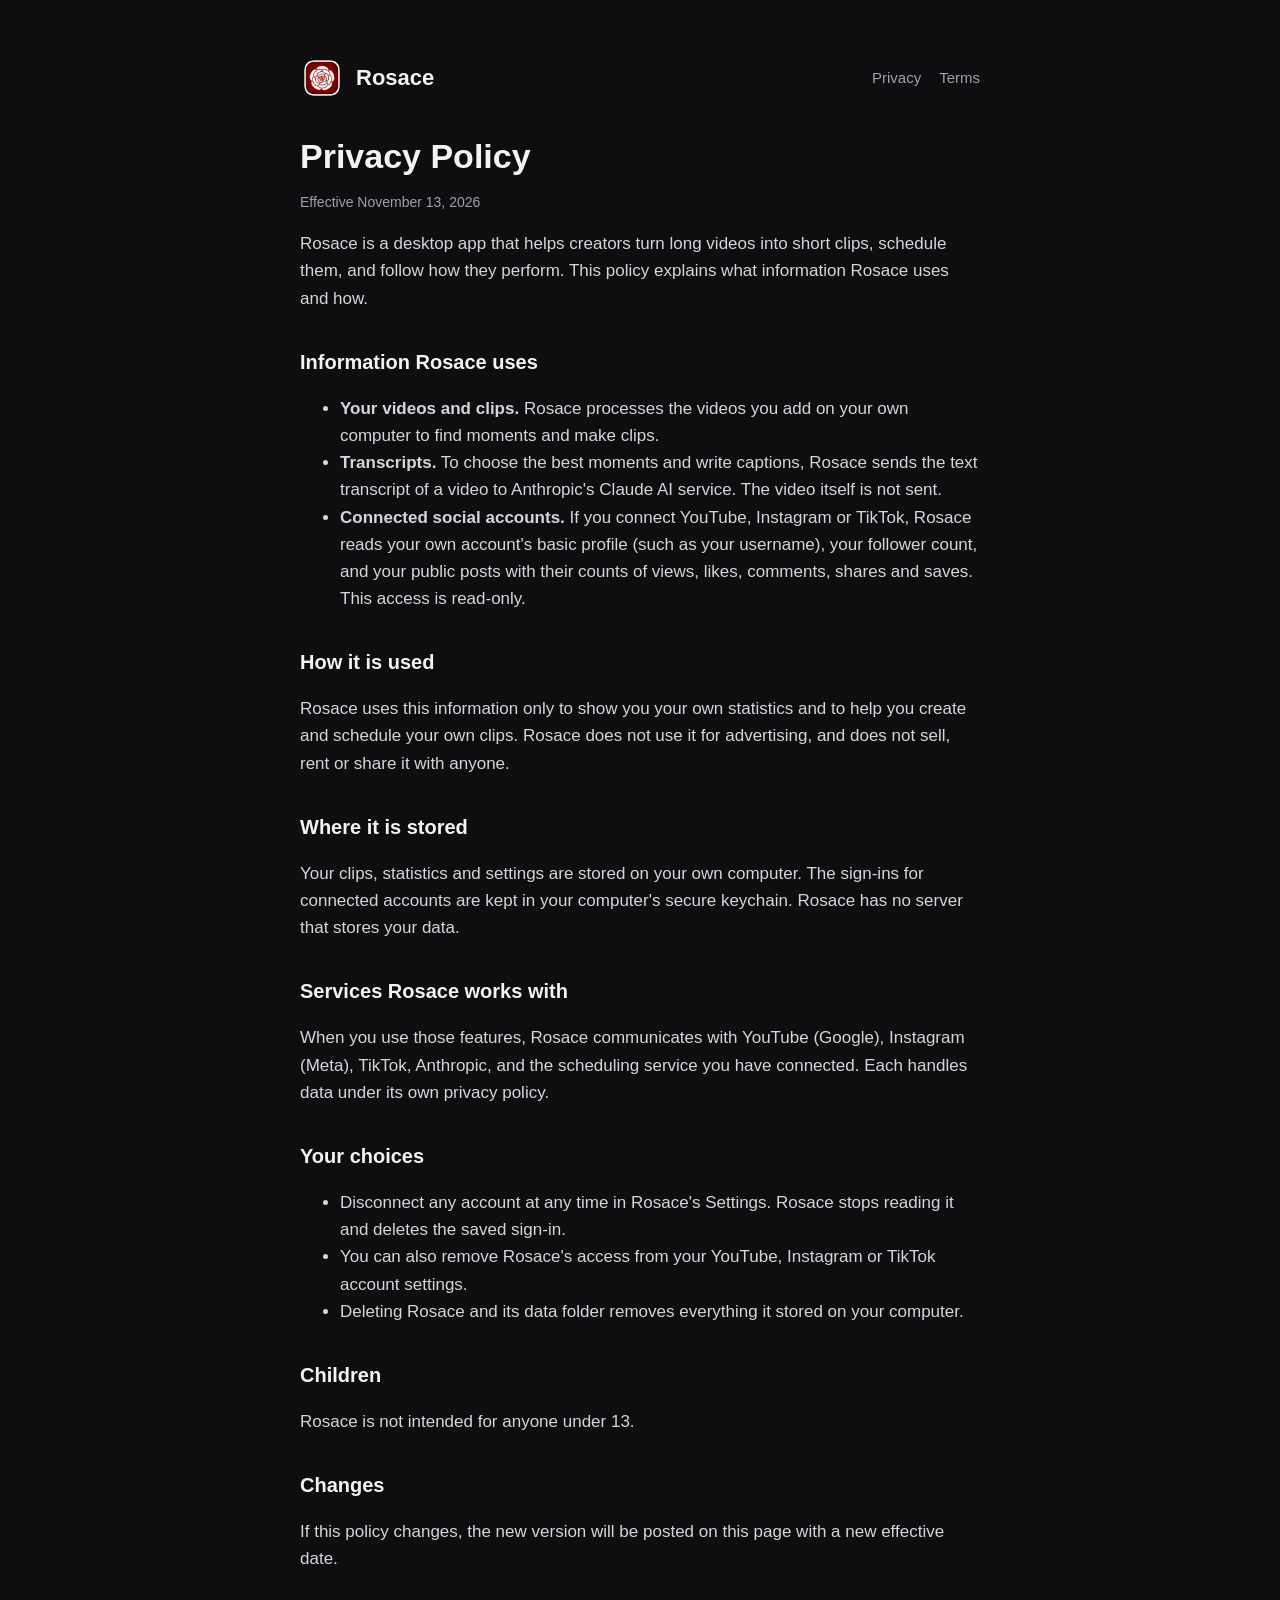
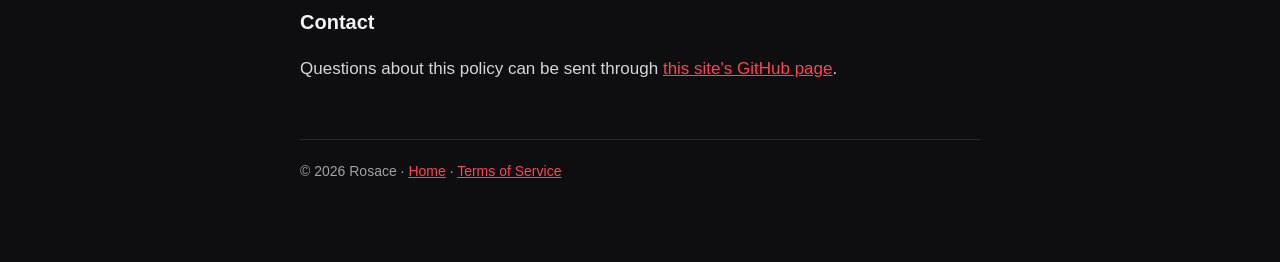
==== privacy.html @ 4492e955 "Rosace home, privacy policy and terms pages Co-Authored-By: Claude Opus 5.5 <noreply@anthropic.com>" ====
<!doctype html>
<html lang="en">
<head>
<meta charset="utf-8">
<meta name="viewport" content="width=device-width, initial-scale=1">
<title>Rosace Privacy Policy</title>
<link rel="icon" href="icon.png">
<link rel="stylesheet" href="style.css">
</head>
<body>
<main>
  <header><img src="icon.png" alt=""><a href="./">Rosace</a>
    <nav><a href="privacy.html">Privacy</a><a href="terms.html">Terms</a></nav></header>
  <h1>Privacy Policy</h1>
  <p class="small">Effective November 13, 2026</p>

  <p>Rosace is a desktop app that helps creators turn long videos into short clips, schedule them, and follow how they perform. This policy explains what information Rosace uses and how.</p>

  <h2>Information Rosace uses</h2>
  <ul>
    <li><b>Your videos and clips.</b> Rosace processes the videos you add on your own computer to find moments and make clips.</li>
    <li><b>Transcripts.</b> To choose the best moments and write captions, Rosace sends the text transcript of a video to Anthropic's Claude AI service. The video itself is not sent.</li>
    <li><b>Connected social accounts.</b> If you connect YouTube, Instagram or TikTok, Rosace reads your own account's basic profile (such as your username), your follower count, and your public posts with their counts of views, likes, comments, shares and saves. This access is read-only.</li>
  </ul>

  <h2>How it is used</h2>
  <p>Rosace uses this information only to show you your own statistics and to help you create and schedule your own clips. Rosace does not use it for advertising, and does not sell, rent or share it with anyone.</p>

  <h2>Where it is stored</h2>
  <p>Your clips, statistics and settings are stored on your own computer. The sign-ins for connected accounts are kept in your computer's secure keychain. Rosace has no server that stores your data.</p>

  <h2>Services Rosace works with</h2>
  <p>When you use those features, Rosace communicates with YouTube (Google), Instagram (Meta), TikTok, Anthropic, and the scheduling service you have connected. Each handles data under its own privacy policy.</p>

  <h2>Your choices</h2>
  <ul>
    <li>Disconnect any account at any time in Rosace's Settings. Rosace stops reading it and deletes the saved sign-in.</li>
    <li>You can also remove Rosace's access from your YouTube, Instagram or TikTok account settings.</li>
    <li>Deleting Rosace and its data folder removes everything it stored on your computer.</li>
  </ul>

  <h2>Children</h2>
  <p>Rosace is not intended for anyone under 13.</p>

  <h2>Changes</h2>
  <p>If this policy changes, the new version will be posted on this page with a new effective date.</p>

  <h2>Contact</h2>
  <p>Questions about this policy can be sent through <a href="https://github.com/JamesRippeyJr/rosace/issues">this site's GitHub page</a>.</p>

  <footer>© 2026 Rosace · <a href="./">Home</a> · <a href="terms.html">Terms of Service</a></footer>
</main>
</body>
</html>
---- style.css ----
:root { --bg: #0e0e10; --surface: #17171a; --text: #f3f3f4; --muted: #a0a0a8; --rose: #d9121f; --line: #29292f; }
* { box-sizing: border-box; }
body { margin: 0; background: var(--bg); color: var(--text); font: 17px/1.6 -apple-system, BlinkMacSystemFont, "Segoe UI", sans-serif; }
main { max-width: 720px; margin: 0 auto; padding: 56px 20px 80px; }
header { display: flex; align-items: center; gap: 12px; margin-bottom: 36px; }
header img { width: 44px; height: 44px; border-radius: 11px; }
header a { color: var(--text); text-decoration: none; font-weight: 700; font-size: 22px; }
nav { margin-left: auto; display: flex; gap: 18px; font-size: 15px; }
nav a { color: var(--muted); font-weight: 500; font-size: 15px; }
h1 { font-size: 34px; line-height: 1.2; margin: 0 0 12px; }
h2 { font-size: 20px; margin: 34px 0 8px; }
p, li { color: #d6d6da; }
a { color: #ff4551; }
.lead { font-size: 19px; color: var(--text); }
.card { background: var(--surface); border: 1px solid var(--line); border-radius: 16px; padding: 20px 22px; margin: 22px 0; }
.small { font-size: 14px; color: var(--muted); }
footer { margin-top: 56px; padding-top: 20px; border-top: 1px solid var(--line); font-size: 14px; color: var(--muted); }
@media (max-width: 560px) { nav { gap: 12px; } h1 { font-size: 28px; } }
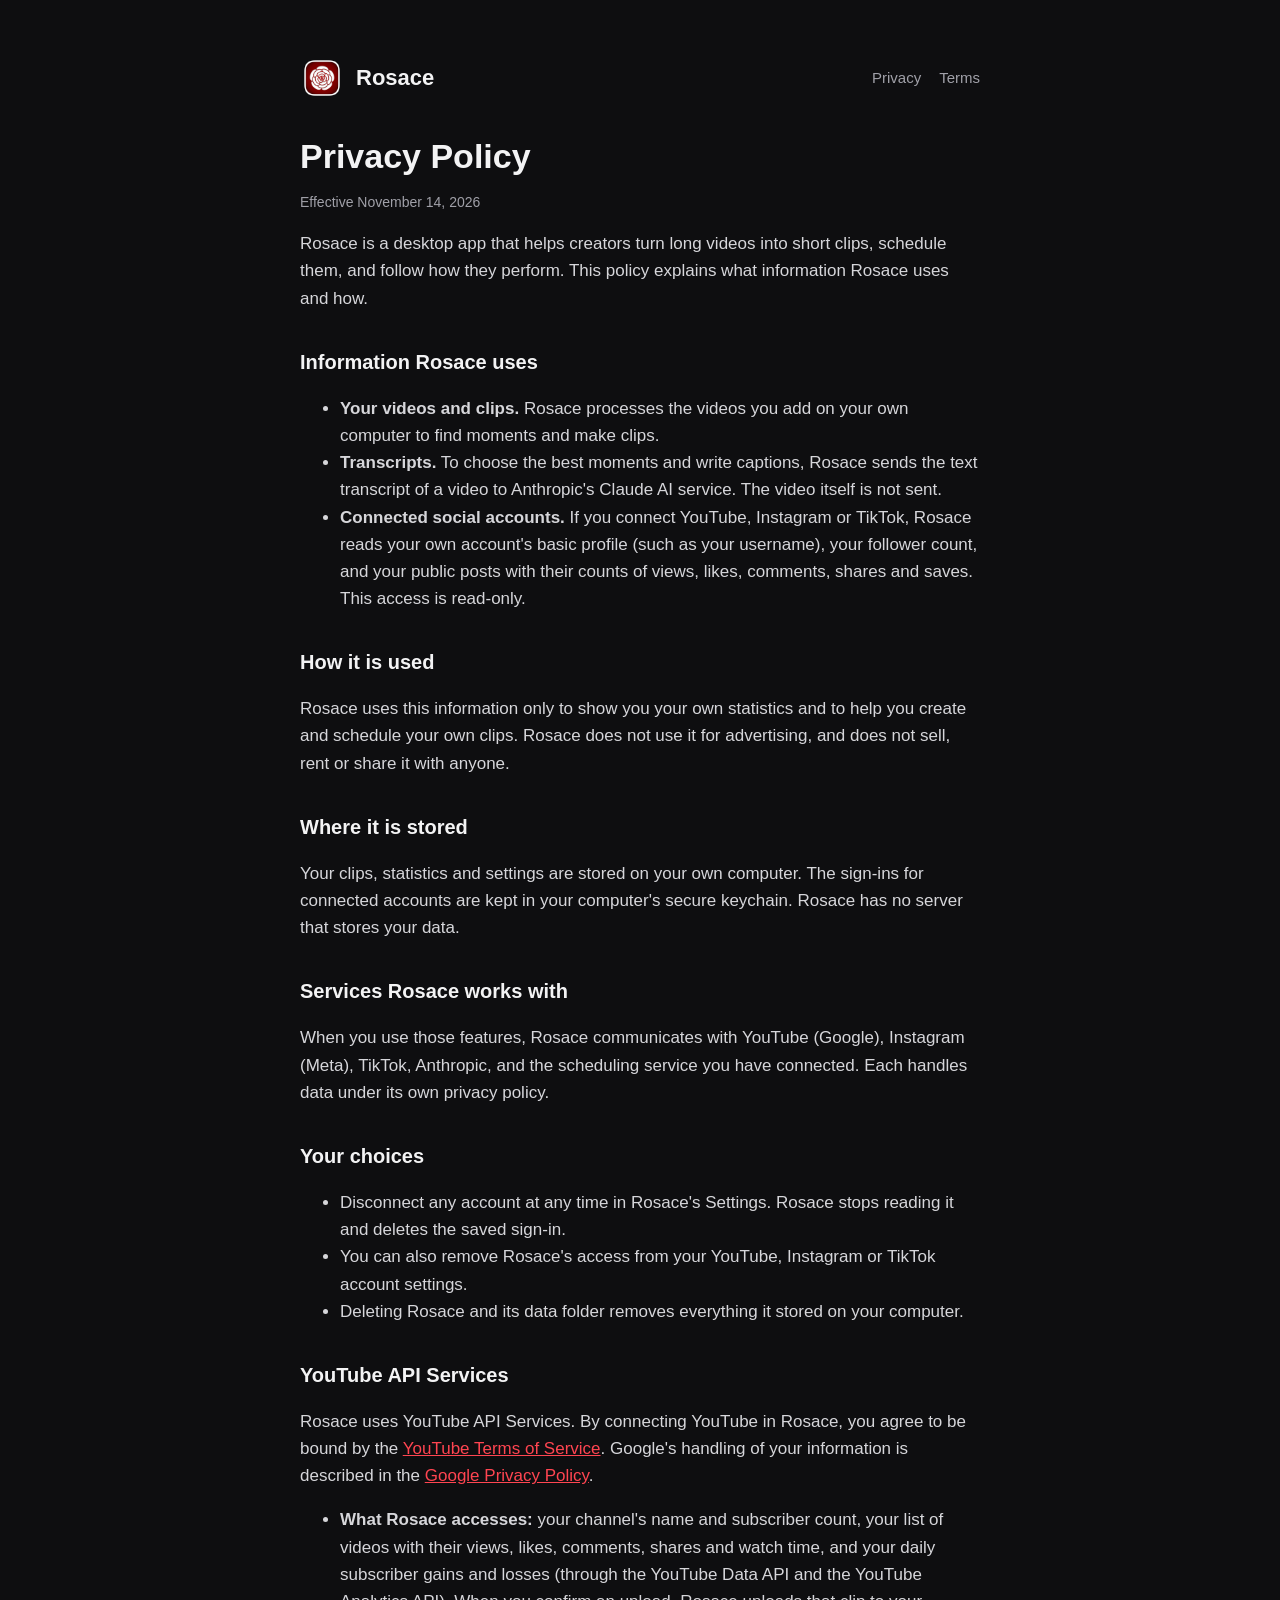
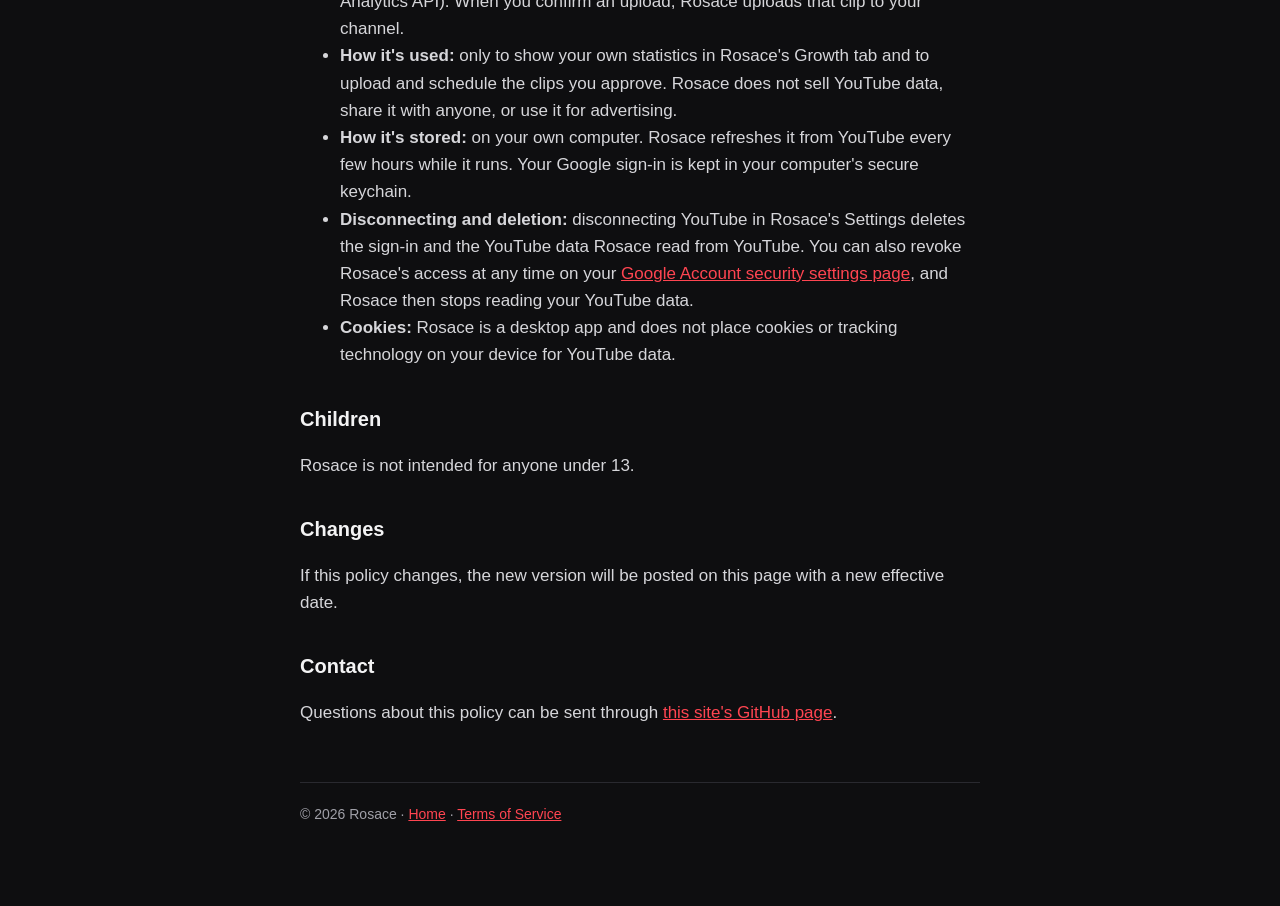
==== commit c801de27: "Add the YouTube API Services terms, Google privacy link and revocation details Co-Authored-By: Claud" ====
--- a/privacy.html
+++ b/privacy.html
@@ -12,7 +12,7 @@
   <header><img src="icon.png" alt=""><a href="./">Rosace</a>
     <nav><a href="privacy.html">Privacy</a><a href="terms.html">Terms</a></nav></header>
   <h1>Privacy Policy</h1>
-  <p class="small">Effective November 13, 2026</p>
+  <p class="small">Effective November 14, 2026</p>
 
   <p>Rosace is a desktop app that helps creators turn long videos into short clips, schedule them, and follow how they perform. This policy explains what information Rosace uses and how.</p>
 
@@ -39,6 +39,19 @@
     <li>Deleting Rosace and its data folder removes everything it stored on your computer.</li>
   </ul>
 
+  <h2 id="youtube">YouTube API Services</h2>
+  <p>Rosace uses YouTube API Services. By connecting YouTube in Rosace, you agree to be bound by the
+    <a href="https://www.youtube.com/t/terms">YouTube Terms of Service</a>. Google's handling of your information is described in the
+    <a href="https://policies.google.com/privacy">Google Privacy Policy</a>.</p>
+  <ul>
+    <li><b>What Rosace accesses:</b> your channel's name and subscriber count, your list of videos with their views, likes, comments, shares and watch time, and your daily subscriber gains and losses (through the YouTube Data API and the YouTube Analytics API). When you confirm an upload, Rosace uploads that clip to your channel.</li>
+    <li><b>How it's used:</b> only to show your own statistics in Rosace's Growth tab and to upload and schedule the clips you approve. Rosace does not sell YouTube data, share it with anyone, or use it for advertising.</li>
+    <li><b>How it's stored:</b> on your own computer. Rosace refreshes it from YouTube every few hours while it runs. Your Google sign-in is kept in your computer's secure keychain.</li>
+    <li><b>Disconnecting and deletion:</b> disconnecting YouTube in Rosace's Settings deletes the sign-in and the YouTube data Rosace read from YouTube. You can also revoke Rosace's access at any time on your
+      <a href="https://security.google.com/settings/security/permissions">Google Account security settings page</a>, and Rosace then stops reading your YouTube data.</li>
+    <li><b>Cookies:</b> Rosace is a desktop app and does not place cookies or tracking technology on your device for YouTube data.</li>
+  </ul>
+
   <h2>Children</h2>
   <p>Rosace is not intended for anyone under 13.</p>
 
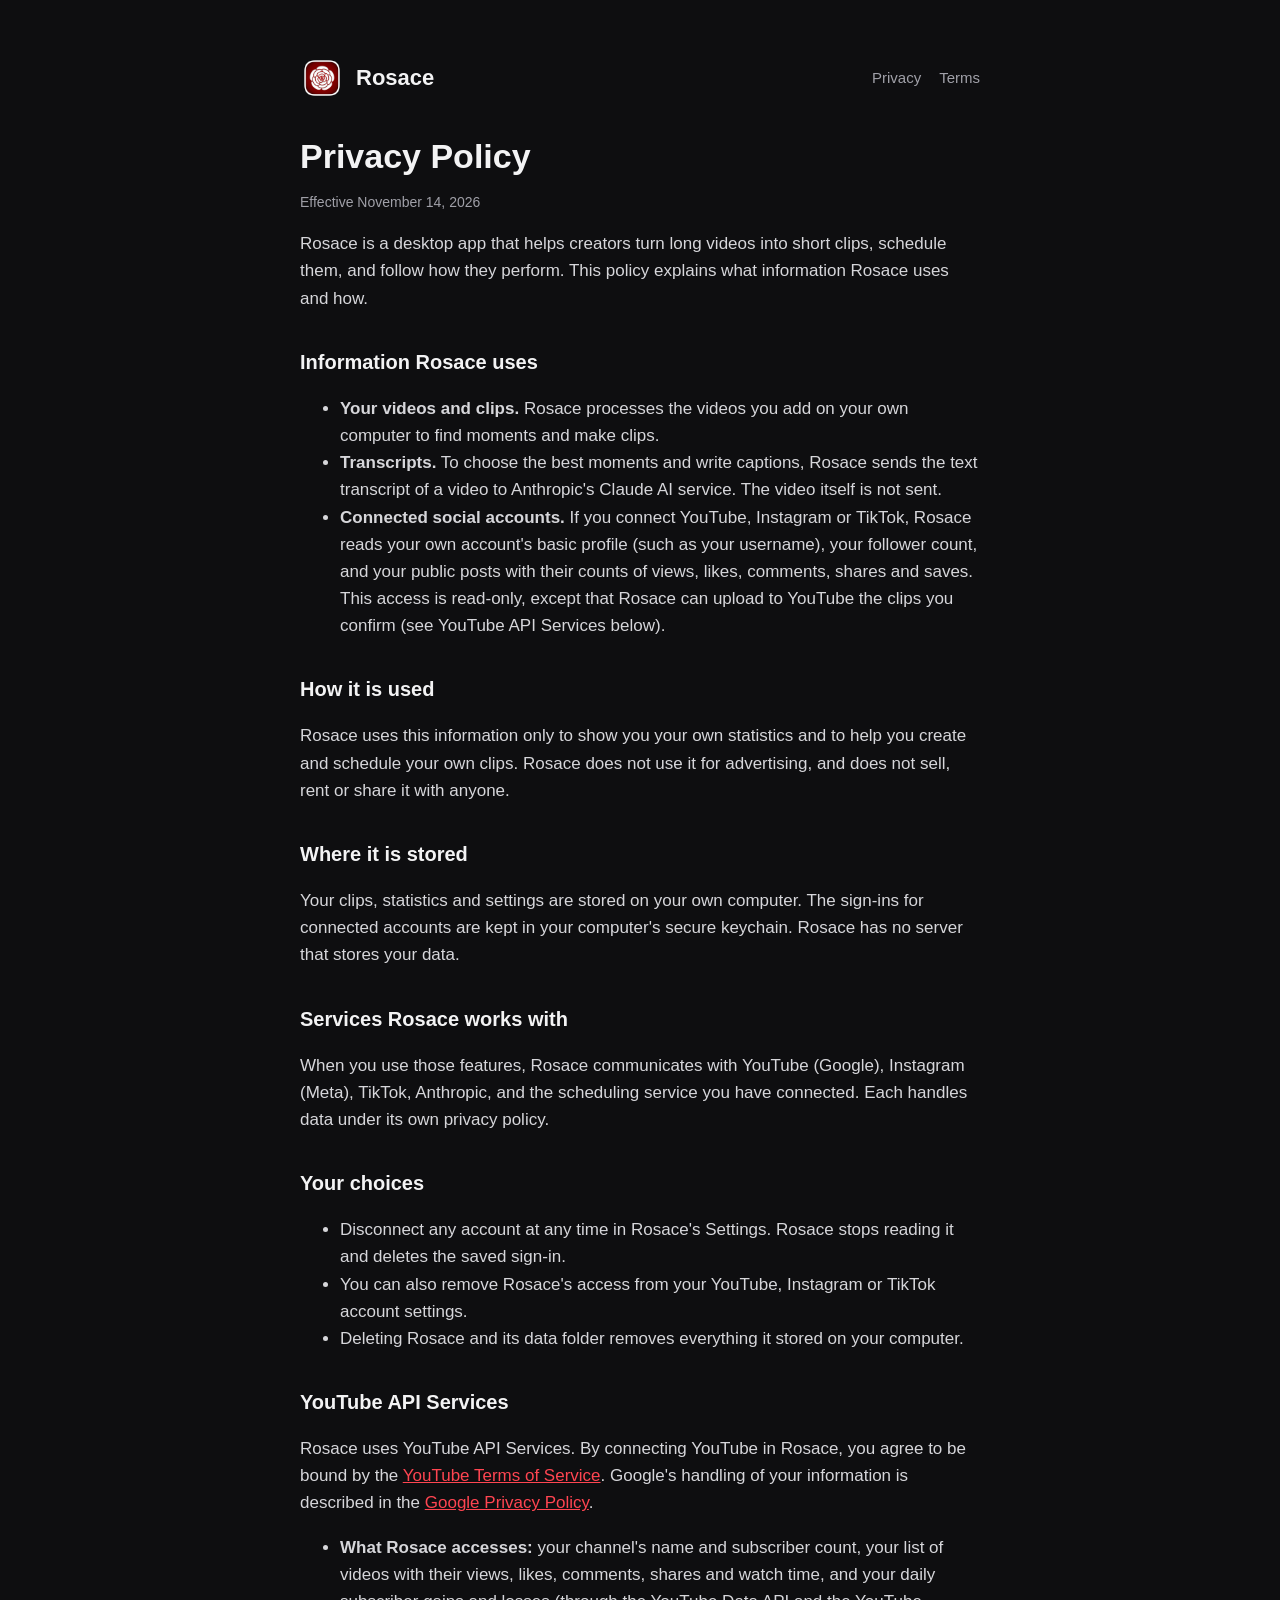
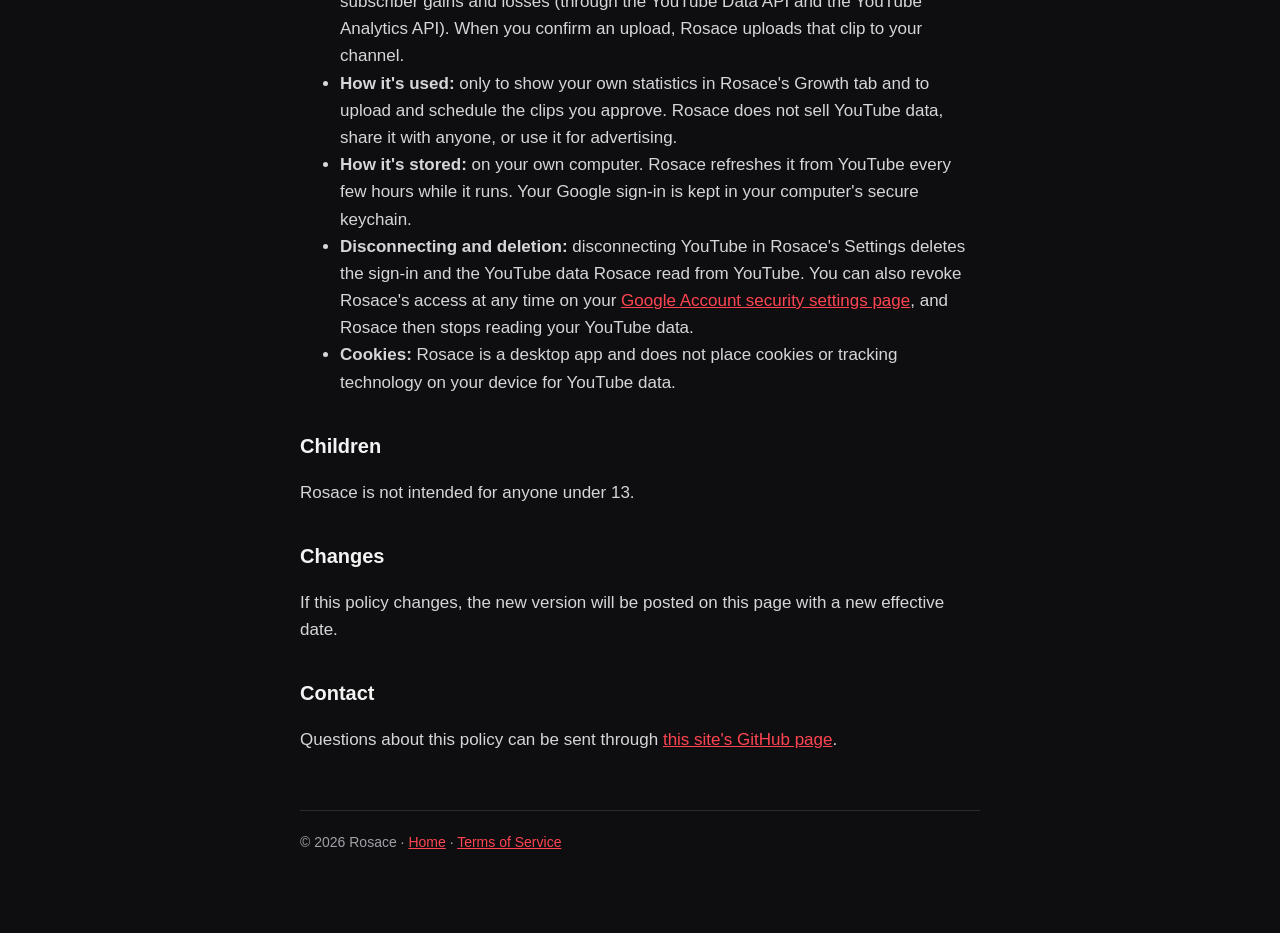
==== commit f1cab2f0: "Note that YouTube access includes uploading confirmed clips Co-Authored-By: Claude Opus 5.5 <noreply" ====
--- a/privacy.html
+++ b/privacy.html
@@ -20,7 +20,7 @@
   <ul>
     <li><b>Your videos and clips.</b> Rosace processes the videos you add on your own computer to find moments and make clips.</li>
     <li><b>Transcripts.</b> To choose the best moments and write captions, Rosace sends the text transcript of a video to Anthropic's Claude AI service. The video itself is not sent.</li>
-    <li><b>Connected social accounts.</b> If you connect YouTube, Instagram or TikTok, Rosace reads your own account's basic profile (such as your username), your follower count, and your public posts with their counts of views, likes, comments, shares and saves. This access is read-only.</li>
+    <li><b>Connected social accounts.</b> If you connect YouTube, Instagram or TikTok, Rosace reads your own account's basic profile (such as your username), your follower count, and your public posts with their counts of views, likes, comments, shares and saves. This access is read-only, except that Rosace can upload to YouTube the clips you confirm (see YouTube API Services below).</li>
   </ul>
 
   <h2>How it is used</h2>
